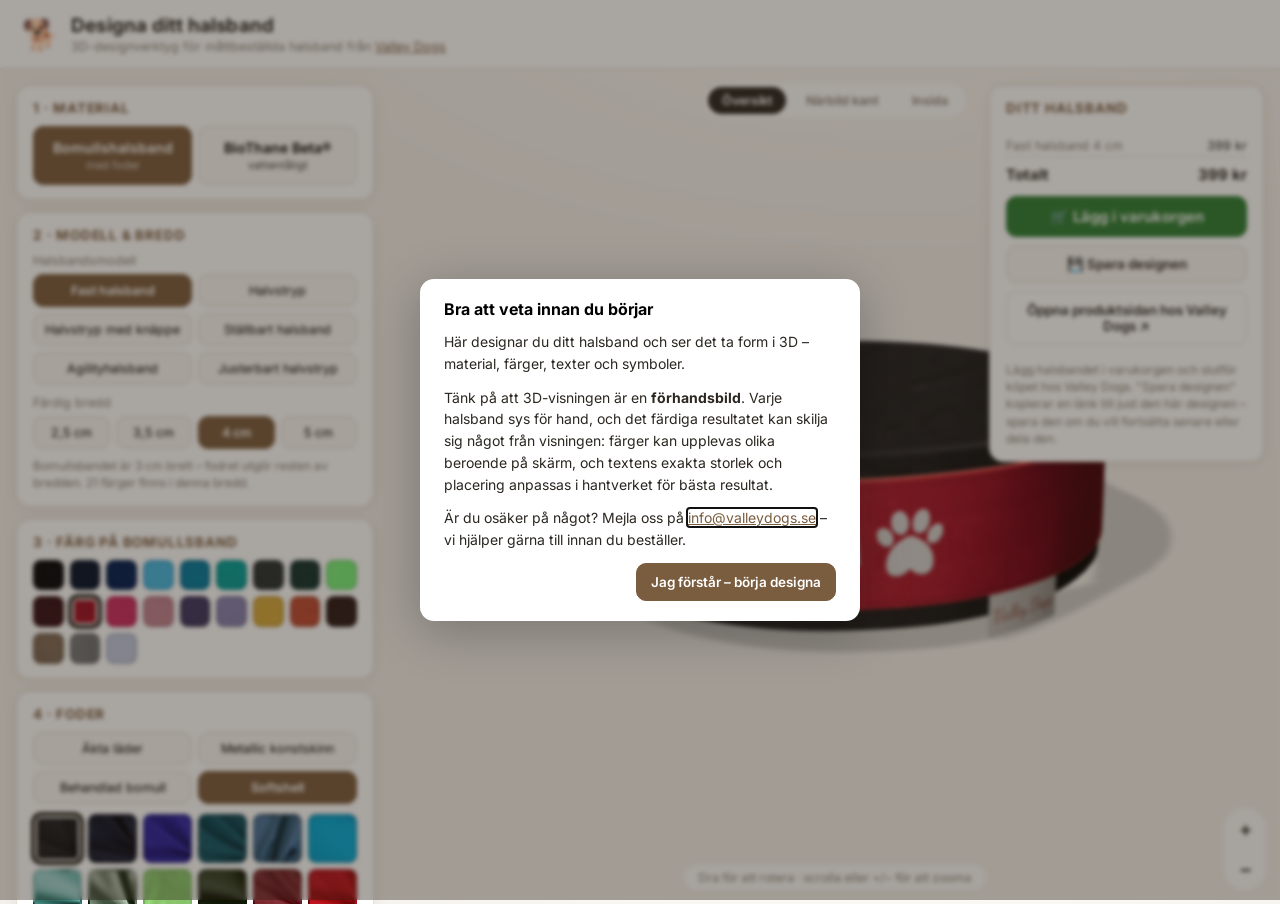
==== index.html @ 9b121ee0 "Lägg till zoomknappar (+/−) i 3D-vyn Klamras mot OrbitControls min/max, samma som scroll-zoomen.  Co" ====
<!DOCTYPE html>
<html lang="sv">
<head>
<meta charset="utf-8">
<meta name="viewport" content="width=device-width, initial-scale=1">
<title>Designa ditt halsband – 3D-verktyg</title>
<link rel="preconnect" href="https://fonts.googleapis.com">
<link rel="preconnect" href="https://fonts.gstatic.com" crossorigin>
<link href="https://fonts.googleapis.com/css2?family=Abril+Fatface&family=Anton&family=Archivo+Black&family=Baloo+2:wght@800&family=Dancing+Script:wght@600&family=Great+Vibes&family=Josefin+Sans:wght@600&family=Libre+Baskerville&family=Mr+Dafoe&family=Nunito+Sans:wght@800&family=Oswald:wght@600&family=Pacifico&family=Permanent+Marker&family=Special+Elite&family=Titan+One&family=Inter:wght@400;500;600;700&display=swap" rel="stylesheet">
<link rel="stylesheet" href="css/style.css">
<script type="importmap">
{ "imports": { "three": "./vendor/three.module.js" } }
</script>
</head>
<body>

<header class="topbar">
  <div class="brand">
    <span class="logo">🐕</span>
    <div>
      <h1>Designa ditt halsband</h1>
      <p>3D-designverktyg för måttbeställda halsband från <a href="https://www.valleydogs.se" target="_blank" rel="noopener">Valley Dogs</a></p>
    </div>
  </div>
  <div class="top-actions">
    <button id="showOrderBtn" class="btn primary admin-only">Visa beställning</button>
  </div>
</header>

<main class="layout">

  <!-- Vänster: konfiguration -->
  <aside class="panel">

    <section class="card">
      <h2>1 · Material</h2>
      <div class="seg-row">
        <button type="button" class="seg big" data-family="cotton">Bomullshalsband<small>med foder</small></button>
        <button type="button" class="seg big" data-family="biothane">BioThane Beta®<small>vattentåligt</small></button>
      </div>
    </section>

    <!-- Bomull -->
    <div id="cottonOpts">
      <section class="card">
        <h2>2 · Modell &amp; bredd</h2>
        <label>Halsbandsmodell</label>
        <div class="seg-row wrap" id="modelSeg"></div>
        <label>Färdig bredd</label>
        <div class="seg-row" id="widthSeg"></div>
        <p class="note" id="bandWidthNote"></p>
      </section>

      <section class="card">
        <h2>3 · Färg på bomullsband</h2>
        <div class="swatches" id="webbingSwatches"></div>
      </section>

      <section class="card">
        <h2>4 · Foder</h2>
        <div class="seg-row wrap" id="liningGroupSeg"></div>
        <div class="swatches lining" id="liningSwatches"></div>
        <div class="row chip-row">
          <span class="chip" id="liningChip"></span>
          <span class="note" id="liningName"></span>
        </div>
        <p class="note ok" id="leatherNote" style="display:none">Äkta läder: +120 kr</p>
        <p class="note">Fodret syns som kanten över och under bomullsbandet samt på insidan.</p>
      </section>
    </div>

    <!-- BioThane -->
    <div id="bioOpts" style="display:none">
      <section class="card">
        <h2>2 · Modell &amp; bredd</h2>
        <label>Halsbandsmodell</label>
        <div class="seg-row wrap" id="bioModelSeg"></div>
        <label>Bredd</label>
        <div class="seg-row" id="bioWidthSeg"></div>
      </section>

      <section class="card">
        <h2>3 · Färg på BioThane</h2>
        <div class="swatches" id="bioSwatches"></div>
        <p class="note">Neonorange och Mango är tillfälliga partier och finns endast i 25 mm.</p>
      </section>
    </div>

    <section class="card" id="glitterRow">
      <h2>Helglittrigt <span class="tag">tillval</span></h2>
      <label class="switch-row">
        <input type="checkbox" id="glitterToggle">
        <span>Glitter över hela bandet</span>
      </label>
      <div id="glitterColorRow" style="display:none">
        <label>Glitterfärg</label>
        <div class="swatches" id="glitterSwatches"></div>
      </div>
    </section>

    <section class="card">
      <h2>5 · Storlek</h2>
      <div id="rangeSizeRow" hidden><label>Storleksintervall</label><div id="rangeSizeSelect"></div></div>
      <p class="note" id="customSizeNote" hidden>Skriv önskat storleksintervall under Övrig info. Egen storlek kostar 30 kr extra.</p>
      <div id="exactSizeRow">
      <label>Halsmått i stängt läge: <strong id="circVal">45 cm</strong></label>
      <input type="range" id="circ" min="25" max="70" step="1" value="45">
      </div>
      <p class="note" id="sizeTextNote" aria-live="polite"></p>
      <p class="note">Mät en gång extra – halsbanden går inte att sy om! Se <a href="https://www.valleydogs.se/storleksguide" target="_blank" rel="noopener">storleksguiden</a>.</p>
    </section>

    <section class="card">
      <h2>6 · Text &amp; symboler</h2>
      <p class="note">Bygg raden fritt: lägg till text och symboler i valfri ordning (t.ex. kvist – namn – kvist). Klicka på ett element för att ändra det.</p>
      <p class="note warn" id="designErrors" role="alert" hidden></p>

      <div id="rowList"></div>

      <div class="row" id="addBar" style="gap:6px; flex-wrap:wrap; margin-top:8px">
        <button type="button" class="btn ghost small" id="addTextBtn">+ Text</button>
        <button type="button" class="btn ghost small" id="addSymbolBtn">+ Symbol</button>
        <button type="button" class="btn ghost small" id="addRowBtn">+ Rad</button>
      </div>
      <p class="note" id="rowLimitNote"></p>

      <div id="elEditor" style="display:none">
        <div class="row" id="elBar" style="gap:6px; margin-top:6px">
          <button type="button" class="btn ghost small" id="elMoveLeft" title="Flytta åt vänster">◀</button>
          <button type="button" class="btn ghost small" id="elMoveRight" title="Flytta åt höger">▶</button>
          <button type="button" class="btn ghost small" id="elRemove">Ta bort</button>
        </div>

        <div id="elTextControls">
          <input type="text" id="elTextInput" autocorrect="off" autocapitalize="off" spellcheck="false" placeholder="T.ex. hundens namn">
          <label>Typsnitt</label>
          <div class="fontgrid" id="fontGridT"></div>
          <p class="note" id="capsNoteT" style="display:none">Detta typsnitt finns endast med versaler.</p>
          <p class="note" id="textLimitNote"></p>
          <label>Textfärg</label>
          <p class="note" id="textColorNote"></p>
          <div class="swatches" id="colorSwT"></div>
        </div>

        <div id="elSymbolControls">
          <label>Symbol</label>
          <div class="symgrid" id="symbolGrid"></div>
          <label>Färg på symbol</label>
          <div id="symbolColorSelect"></div>
          <p class="note" id="flagNote" style="display:none">Flaggor sys alltid i sina riktiga färger.</p>
        </div>

        <p class="note" id="ruleChanges" role="status"></p>
      </div>

      <div id="layoutBlock" style="display:none">
        <label>Flera rader</label>
        <div class="seg-row" id="layoutSeg"></div>
        <div id="dubbelPosRow" style="display:none">
          <label>Position på främre raden</label>
          <div class="seg-row" id="dubbelPosSeg"></div>
        </div>
      </div>

      <p class="note">Specialfärger kan inte användas som skugga eller vid dubbeltext. På BioThane kan Dimmig användas ensam; övriga specialfärger är inte tillgängliga.</p>
      <div id="shadowRow">
        <label class="switch-row">
          <input type="checkbox" id="shadowToggle">
          <span>Skugga</span>
        </label>
        <div id="shadowColorRow" style="display:none">
          <label>Skugga på</label>
          <div class="seg-row" id="shadowScope"></div>
          <label>Skuggfärg</label>
          <div class="swatches" id="shadowSwatches"></div>
        </div>
      </div>
      <p class="note" id="noShadowNote" style="display:none">Skugga går inte att kombinera med dubbeltext.</p>
      <p class="note">Egen symbol? Mejla den till <a href="mailto:info@valleydogs.se">info@valleydogs.se</a> och skriv det i övrig info.</p>
    </section>

    <section class="card">
      <h2>7 · Beslag</h2>
      <div class="swatches metal" id="hwSwatches"></div>
      <p class="note" id="buckleNote"></p>
      <p class="note">Beslaget ingår i beställningen. 3D-vyn visar själva halsbandet.</p>
    </section>

    <section class="card">
      <h2>8 · Övrig info</h2>
      <textarea id="extraInfo" rows="3" placeholder="T.ex. dubbeltext: bakre texten i typsnitt … färg …, främre texten i typsnitt … färg …"></textarea>
    </section>

  </aside>

  <!-- Mitten: 3D -->
  <section class="stage">
    <canvas id="c3d"></canvas>
    <div class="view-btns" id="viewBtns">
      <button type="button" class="view-btn sel" data-view="oversikt">Översikt</button>
      <button type="button" class="view-btn" data-view="kant">Närbild kant</button>
      <button type="button" class="view-btn" data-view="insida">Insida</button>
    </div>
    <div class="zoom-btns" id="zoomBtns">
      <button type="button" class="zoom-btn" id="zoomIn" title="Zooma in" aria-label="Zooma in">+</button>
      <button type="button" class="zoom-btn" id="zoomOut" title="Zooma ut" aria-label="Zooma ut">−</button>
    </div>
    <div class="stage-hint">Dra för att rotera · scrolla eller +/− för att zooma</div>

    <!-- Sammanfattning -->
    <div class="summary card">
      <h2>Ditt halsband</h2>
      <table class="pricetable">
        <tbody id="priceRows"></tbody>
        <tfoot>
          <tr><td>Totalt</td><td class="pr" id="priceTotal">–</td></tr>
        </tfoot>
      </table>
      <button class="btn cart" id="cartBtn">🛒 Lägg i varukorgen</button>
      <button class="btn" id="shareBtn">💾 Spara designen</button>
      <a class="btn ghost" id="productLink" href="#" target="_blank" rel="noopener">Öppna produktsidan hos Valley Dogs ↗</a>
      <p class="note">Lägg halsbandet i varukorgen och slutför köpet hos Valley Dogs.
        "Spara designen" kopierar en länk till just den här designen – spara den om du vill
        fortsätta senare eller dela den.</p>
      <button class="btn primary admin-only" id="copyBtn">Kopiera beställningstext</button>
      <button class="btn admin-only" id="mailBtn">Mejla beställningen</button>
      <button class="btn admin-only" id="snapshotBtn">Ladda ner bild (PNG)</button>
      <button class="btn admin-only" id="svgBtn">Exportera SVG för skärning</button>
      <button class="btn admin-only" id="dxfBtn">Exportera DXF (Silhouette gratis)</button>
      <p class="note admin-only">Leverantörsvy: klistra in beställningstexten, mejla den, eller
        ladda ner skärfiler (SVG/DXF, verklig storlek för Cricut/Silhouette). Mejlknappen packar
        bild + skärfiler + text i en zip.</p>
    </div>
  </section>

</main>

<dialog id="infoDialog">
  <h2>Bra att veta innan du börjar</h2>
  <p class="info-text">
    Här designar du ditt halsband och ser det ta form i 3D – material, färger,
    texter och symboler.
  </p>
  <p class="info-text">
    Tänk på att 3D-visningen är en <strong>förhandsbild</strong>. Varje halsband
    sys för hand, och det färdiga resultatet kan skilja sig något från visningen:
    färger kan upplevas olika beroende på skärm, och textens exakta storlek och
    placering anpassas i hantverket för bästa resultat.
  </p>
  <p class="info-text">
    Är du osäker på något? Mejla oss på
    <a href="mailto:info@valleydogs.se">info@valleydogs.se</a> – vi hjälper
    gärna till innan du beställer.
  </p>
  <div class="row end">
    <button class="btn primary" id="infoDialogOk">Jag förstår – börja designa</button>
  </div>
</dialog>

<dialog id="orderDialog">
  <h2>Beställningsunderlag</h2>
  <pre id="orderPreview"></pre>
  <div class="row end">
    <button class="btn" id="closeDialog">Stäng</button>
  </div>
</dialog>

<script type="module" src="js/app.js"></script>
</body>
</html>
---- css/style.css ----
:root {
  --bg: #f4f1ec;
  --panel: #ffffff;
  --ink: #2b2620;
  --muted: #8a8177;
  --line: #e6e0d6;
  --accent: #7a5c3e;
  --accent-ink: #ffffff;
  --ok: #3d7a45;
  --radius: 14px;
  --shadow: 0 2px 14px rgba(60, 45, 25, 0.08);
}

* { box-sizing: border-box; }

html, body {
  margin: 0;
  height: 100%;
  font-family: 'Inter', system-ui, sans-serif;
  color: var(--ink);
  background:
    radial-gradient(1200px 600px at 70% -10%, #fdfbf7 0%, var(--bg) 60%);
}

a { color: var(--accent); }

/* ---------- topbar ---------- */
.topbar {
  display: flex;
  align-items: center;
  justify-content: space-between;
  padding: 14px 22px;
  background: var(--panel);
  border-bottom: 1px solid var(--line);
  position: sticky;
  top: 0;
  z-index: 20;
}
.brand { display: flex; gap: 12px; align-items: center; }
.logo { font-size: 30px; }
.topbar h1 { margin: 0; font-size: 19px; letter-spacing: 0.2px; }
.topbar p { margin: 2px 0 0; font-size: 12.5px; color: var(--muted); }

/* ---------- layout ---------- */
.layout {
  display: grid;
  grid-template-columns: 390px 1fr;
  height: calc(100vh - 65px);
}

.panel {
  overflow-y: auto;
  padding: 16px;
  display: flex;
  flex-direction: column;
  gap: 12px;
  scrollbar-width: thin;
}
.panel > div { display: flex; flex-direction: column; gap: 12px; }

.card {
  background: var(--panel);
  border: 1px solid var(--line);
  border-radius: var(--radius);
  box-shadow: var(--shadow);
  padding: 14px 16px;
}
.card h2 {
  margin: 0 0 10px;
  font-size: 13.5px;
  text-transform: uppercase;
  letter-spacing: 0.8px;
  color: var(--accent);
  display: flex;
  align-items: center;
  gap: 8px;
}
.tag {
  font-size: 10px;
  background: #f0e9df;
  border-radius: 20px;
  padding: 2px 8px;
  color: var(--muted);
  letter-spacing: 0.5px;
}

label { display: block; font-size: 12.5px; color: var(--muted); margin: 10px 0 6px; }
.note { font-size: 12px; color: var(--muted); margin: 8px 0 0; line-height: 1.45; }
#sizeTextNote, #textLimitNote, #textColorNote, #customSizeNote { font-weight: 700; }
.note.ok { color: var(--ok); font-weight: 600; }
.note.warn { color: #b03a2e; font-weight: 600; }

/* ---------- controls ---------- */
.seg-row { display: flex; gap: 6px; }
.seg-row.wrap { flex-wrap: wrap; }
.seg {
  flex: 1;
  min-width: 0;
  border: 1.5px solid var(--line);
  background: #faf8f4;
  border-radius: 10px;
  padding: 8px 10px;
  font: inherit;
  font-size: 12.5px;
  cursor: pointer;
  transition: all 0.15s;
}
.seg-row.wrap .seg { flex: 1 1 45%; }
.seg:hover { border-color: var(--accent); }
.seg.sel {
  background: var(--accent);
  color: var(--accent-ink);
  border-color: var(--accent);
  font-weight: 600;
}
.seg.big { padding: 12px; font-size: 14px; font-weight: 600; }
.seg.big small { display: block; font-weight: 400; font-size: 11px; opacity: 0.75; margin-top: 2px; }

input[type="text"], textarea, select {
  width: 100%;
  font: inherit;
  padding: 9px 11px;
  border: 1.5px solid var(--line);
  border-radius: 10px;
  background: #faf8f4;
  color: var(--ink);
}
input[type="text"]:focus, textarea:focus, select:focus {
  outline: none;
  border-color: var(--accent);
}
input[type="range"] { width: 100%; accent-color: var(--accent); }

.switch-row {
  display: flex; align-items: center; gap: 9px;
  font-size: 13.5px; color: var(--ink);
  margin: 8px 0 0; cursor: pointer;
}
.switch-row input { width: 18px; height: 18px; accent-color: var(--accent); }

.row { display: flex; gap: 10px; align-items: center; }
.row.end { justify-content: flex-end; }
.grow { flex: 1; }
.chip {
  width: 34px; height: 34px; border-radius: 9px;
  border: 1px solid rgba(0,0,0,0.15);
  flex-shrink: 0;
}

/* ---------- swatches ---------- */
.swatches {
  display: grid;
  grid-template-columns: repeat(auto-fill, minmax(30px, 1fr));
  gap: 6px;
}
.swatch {
  position: relative;
  aspect-ratio: 1;
  border-radius: 8px;
  border: 2px solid rgba(0,0,0,0.12);
  cursor: pointer;
  padding: 0;
  transition: transform 0.1s;
}
.swatch:hover { transform: scale(1.12); z-index: 2; }
.swatch.sel {
  border-color: var(--ink);
  box-shadow: 0 0 0 2px #fff inset, 0 0 0 2px var(--ink);
}
.swatch.dis { opacity: 0.25; cursor: not-allowed; }
.swatch.spec::after {
  content: '◆';
  position: absolute; inset: 0;
  display: grid; place-items: center;
  color: rgba(255,255,255,0.8);
  font-size: 9px;
  text-shadow: 0 0 3px rgba(0,0,0,0.6);
}
.sw-name { display: none; }
.swatches.metal { grid-template-columns: repeat(auto-fill, minmax(52px, 1fr)); }
.swatches.metal .swatch { border-radius: 50%; }
/* foder: större bildrutor så fototexturen syns */
.swatches.lining { grid-template-columns: repeat(auto-fill, minmax(46px, 1fr)); margin: 10px 0; }
.chip-row { display: flex; align-items: center; gap: 8px; margin-bottom: 6px; }
.chip-row .note { margin: 0; }

/* ---------- symboler ---------- */
#textTabs { margin-bottom: 12px; }
.symgrid {
  display: grid;
  grid-template-columns: repeat(auto-fill, minmax(46px, 1fr));
  gap: 6px;
}
.symopt {
  aspect-ratio: 1;
  border: 1.5px solid var(--line);
  border-radius: 10px;
  background: #faf8f4;
  cursor: pointer;
  display: grid;
  place-items: center;
  padding: 4px;
  transition: all 0.12s;
  font: inherit;
  color: var(--muted);
  font-size: 18px;
}
.symopt:hover { border-color: var(--accent); transform: scale(1.06); }
.symopt.sel { border-color: var(--accent); background: #f3ead9; }
.symopt canvas { width: 100%; height: 100%; display: block; }

/* ---------- innehållseditor (chip-remsa) ---------- */
.chip-strip {
  display: flex; flex-wrap: wrap; align-items: center; gap: 6px;
  padding: 8px; margin-bottom: 6px;
  background: #faf8f4; border: 1.5px solid var(--line); border-radius: 12px;
}
.el-chip {
  display: inline-flex; align-items: center; justify-content: center;
  min-height: 40px; padding: 4px 12px;
  border: 1.5px solid var(--line); border-radius: 10px;
  background: #fff; cursor: pointer; font: inherit; font-weight: 600;
  color: var(--ink); transition: all 0.12s;
}
.el-chip.sym { padding: 2px; }
.el-chip.sym canvas { width: 34px; height: 34px; display: block; }
.el-chip:hover { border-color: var(--accent); }
.el-chip.sel { border-color: var(--accent); box-shadow: 0 0 0 2px #fff inset, 0 0 0 2px var(--accent); }
.chip-count { margin-left: auto; font-size: 12px; color: var(--muted); align-self: center; }
.chip-count.over { color: #c0392b; font-weight: 700; }
#elEditor { margin-top: 4px; }

/* ---------- fonts ---------- */
.fontgrid {
  display: grid;
  grid-template-columns: 1fr 1fr;
  gap: 6px;
}
.fontopt {
  border: 1.5px solid var(--line);
  border-radius: 10px;
  background: #faf8f4;
  padding: 7px 10px;
  cursor: pointer;
  text-align: left;
  overflow: hidden;
}
.fontopt:hover { border-color: var(--accent); }
.fontopt.sel { border-color: var(--accent); background: #f3ead9; }
.font-preview { font-size: 17px; white-space: nowrap; }

/* ---------- stage ---------- */
.stage {
  position: relative;
  overflow: hidden;
}
#c3d { width: 100%; height: 100%; display: block; touch-action: none; }
.view-btns {
  position: absolute;
  top: 14px; left: 50%;
  transform: translateX(-50%);
  display: flex; gap: 6px;
  background: rgba(255,255,255,0.75);
  backdrop-filter: blur(4px);
  padding: 4px; border-radius: 22px;
  z-index: 3;
}
.view-btn {
  border: none; background: transparent;
  font: inherit; font-size: 12.5px; font-weight: 600;
  color: var(--muted);
  padding: 6px 14px; border-radius: 18px; cursor: pointer;
  transition: all 0.15s;
}
.view-btn:hover { color: var(--ink); }
.view-btn.sel { background: var(--ink); color: #fff; }
.zoom-btns {
  position: absolute;
  bottom: 14px; right: 14px;
  display: flex; flex-direction: column; gap: 6px;
  background: rgba(255,255,255,0.75);
  backdrop-filter: blur(4px);
  padding: 4px; border-radius: 22px;
  z-index: 3;
}
.zoom-btn {
  border: none; background: transparent;
  font: inherit; font-size: 20px; font-weight: 600; line-height: 1;
  color: var(--ink);
  width: 34px; height: 34px; border-radius: 50%;
  cursor: pointer; display: flex; align-items: center; justify-content: center;
  transition: background 0.15s;
}
.zoom-btn:hover { background: rgba(0,0,0,0.08); }
.zoom-btn:active { background: rgba(0,0,0,0.16); }
.stage-hint {
  position: absolute;
  bottom: 14px; left: 50%;
  transform: translateX(-50%);
  font-size: 12px;
  color: var(--muted);
  background: rgba(255,255,255,0.75);
  backdrop-filter: blur(4px);
  padding: 5px 14px;
  border-radius: 20px;
  pointer-events: none;
}

/* ---------- summary ---------- */
.summary {
  position: absolute;
  top: 16px; right: 16px;
  width: 275px;
  display: flex;
  flex-direction: column;
  gap: 8px;
}
.pricetable { width: 100%; border-collapse: collapse; font-size: 12.5px; }
.pricetable td { padding: 3.5px 0; color: var(--muted); }
.pricetable td.pr { text-align: right; white-space: nowrap; color: var(--ink); }
.pricetable tfoot td {
  border-top: 1.5px solid var(--line);
  padding-top: 8px;
  font-weight: 700;
  font-size: 15px;
  color: var(--ink);
}

.btn {
  display: block;
  width: 100%;
  text-align: center;
  font: inherit;
  font-size: 13.5px;
  font-weight: 600;
  padding: 10px 14px;
  border-radius: 10px;
  border: 1.5px solid var(--line);
  background: #faf8f4;
  color: var(--ink);
  cursor: pointer;
  text-decoration: none;
  transition: all 0.15s;
}
.btn:hover { border-color: var(--accent); }
.btn.primary {
  background: var(--accent);
  border-color: var(--accent);
  color: var(--accent-ink);
}
.btn.primary:hover { filter: brightness(1.1); }
.btn.cart { background: #2e7d32; border-color: #2e7d32; color: #fff; font-size: 15px; }
.btn.cart:hover { filter: brightness(1.08); }
.btn.ghost { background: transparent; }
.btn.small { padding: 6px 10px; font-size: 12px; width: auto; margin-top: 10px; }
/* Leverantörs-/adminvyn: dolda som standard, visas bara med ?supplier=1 */
.admin-only { display: none; }
body.supplier .admin-only { display: block; }
body.supplier .top-actions .admin-only { display: inline-block; }
.seg.add { flex: 0 0 auto; font-weight: 700; }
.top-actions .btn { width: auto; }

/* ---------- dialog ---------- */
dialog {
  border: none;
  border-radius: var(--radius);
  box-shadow: 0 10px 50px rgba(0,0,0,0.25);
  padding: 20px 24px;
  max-width: 520px;
  width: 92vw;
}
dialog::backdrop { background: rgba(40,30,20,0.4); backdrop-filter: blur(2px); }
dialog h2 { margin: 0 0 12px; font-size: 16px; }
.info-text { font-size: 14px; line-height: 1.55; color: var(--ink); margin: 0 0 12px; }
#infoDialog { max-width: 440px; }
#infoDialog .btn { width: auto; }
dialog pre {
  background: #f7f4ee;
  border: 1px solid var(--line);
  border-radius: 10px;
  padding: 14px;
  font-size: 12.5px;
  white-space: pre-wrap;
  max-height: 55vh;
  overflow: auto;
}

/* ---------- responsivt ---------- */
@media (max-width: 900px) {
  .layout {
    grid-template-columns: 1fr;
    grid-template-rows: 55vh auto;
    height: auto;
  }
  .stage { order: -1; height: 55vh; }
  .summary { position: static; width: auto; margin: 12px; }
  .panel { height: auto; overflow: visible; }
}
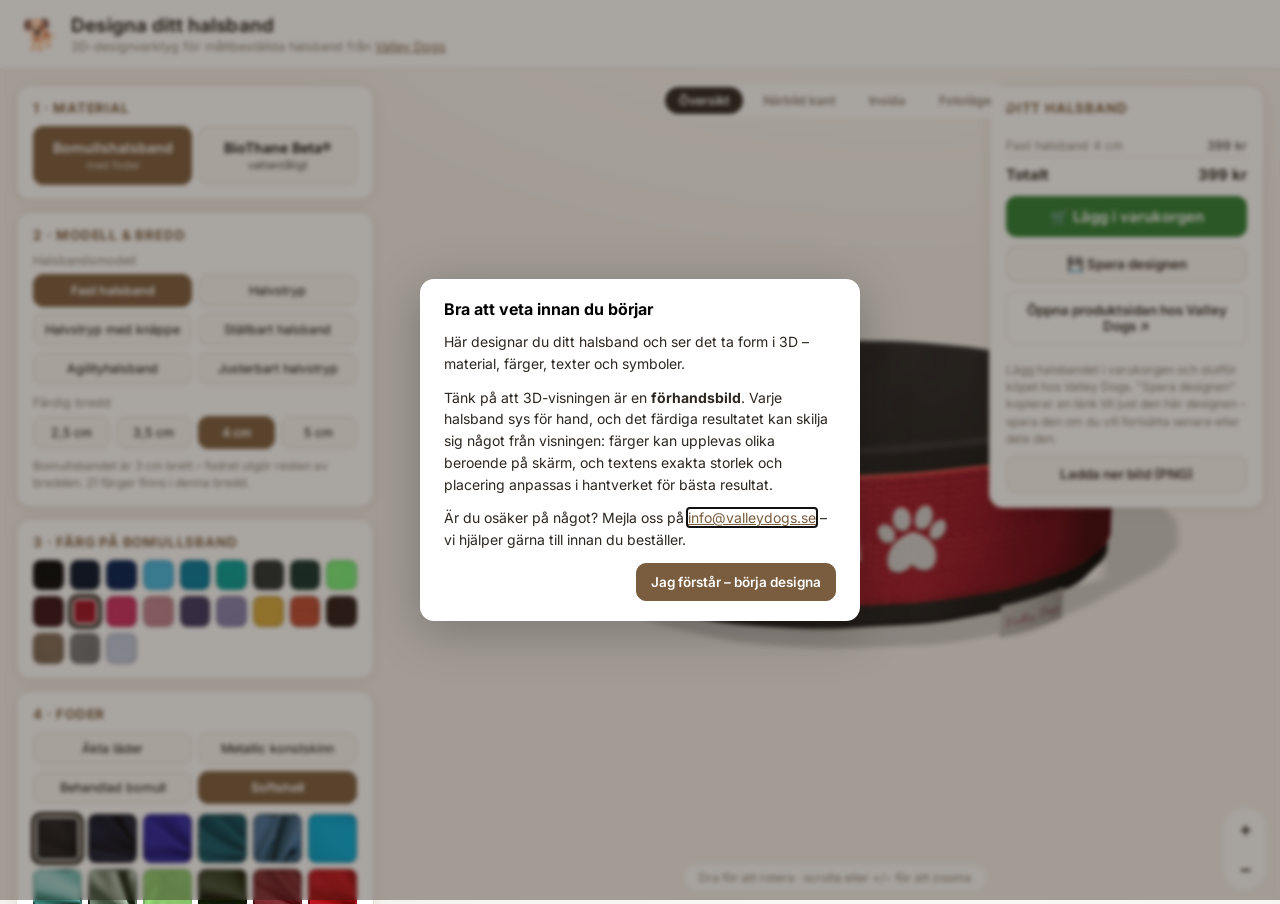
==== commit aee3aaa5: "Add studio photo mode and light-responsive glitter" ====
--- a/index.html
+++ b/index.html
@@ -197,9 +197,10 @@
   <section class="stage">
     <canvas id="c3d"></canvas>
     <div class="view-btns" id="viewBtns">
-      <button type="button" class="view-btn sel" data-view="oversikt">Översikt</button>
-      <button type="button" class="view-btn" data-view="kant">Närbild kant</button>
-      <button type="button" class="view-btn" data-view="insida">Insida</button>
+      <button type="button" class="view-btn sel" aria-pressed="true" data-view="oversikt">Översikt</button>
+      <button type="button" class="view-btn" aria-pressed="false" data-view="kant">Närbild kant</button>
+      <button type="button" class="view-btn" aria-pressed="false" data-view="insida">Insida</button>
+      <button type="button" class="view-btn" aria-pressed="false" data-view="foto">Fotoläge</button>
     </div>
     <div class="zoom-btns" id="zoomBtns">
       <button type="button" class="zoom-btn" id="zoomIn" title="Zooma in" aria-label="Zooma in">+</button>
@@ -224,7 +225,7 @@
         fortsätta senare eller dela den.</p>
       <button class="btn primary admin-only" id="copyBtn">Kopiera beställningstext</button>
       <button class="btn admin-only" id="mailBtn">Mejla beställningen</button>
-      <button class="btn admin-only" id="snapshotBtn">Ladda ner bild (PNG)</button>
+      <button class="btn" id="snapshotBtn">Ladda ner bild (PNG)</button>
       <button class="btn admin-only" id="svgBtn">Exportera SVG för skärning</button>
       <button class="btn admin-only" id="dxfBtn">Exportera DXF (Silhouette gratis)</button>
       <p class="note admin-only">Leverantörsvy: klistra in beställningstexten, mejla den, eller
--- a/css/style.css
+++ b/css/style.css
@@ -260,6 +260,8 @@
   top: 14px; left: 50%;
   transform: translateX(-50%);
   display: flex; gap: 6px;
+  width: max-content; max-width: calc(100% - 24px);
+  flex-wrap: wrap; justify-content: center;
   background: rgba(255,255,255,0.75);
   backdrop-filter: blur(4px);
   padding: 4px; border-radius: 22px;
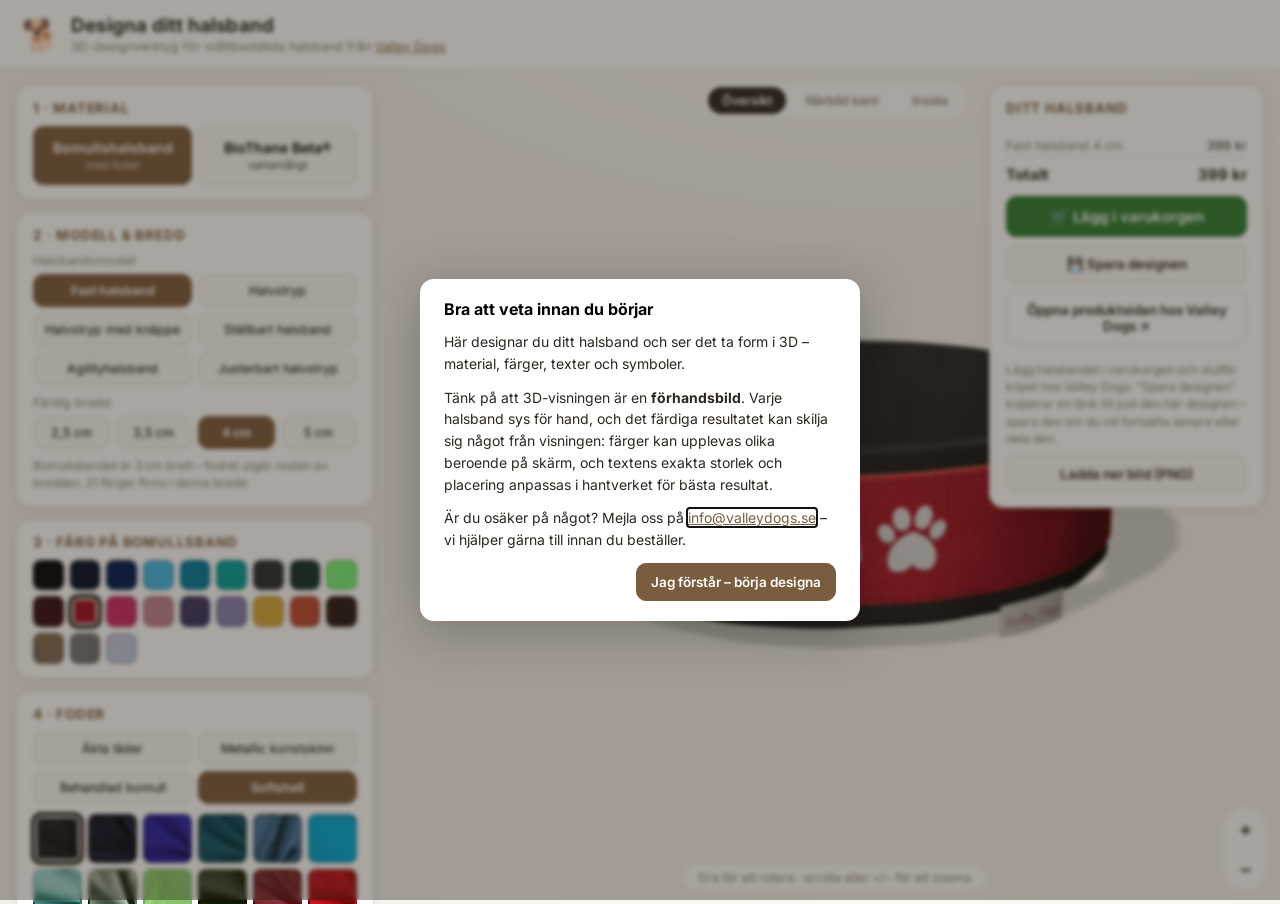
==== commit 63642a5d: "Remove photo mode while retaining reactive glitter" ====
--- a/index.html
+++ b/index.html
@@ -200,7 +200,6 @@
       <button type="button" class="view-btn sel" aria-pressed="true" data-view="oversikt">Översikt</button>
       <button type="button" class="view-btn" aria-pressed="false" data-view="kant">Närbild kant</button>
       <button type="button" class="view-btn" aria-pressed="false" data-view="insida">Insida</button>
-      <button type="button" class="view-btn" aria-pressed="false" data-view="foto">Fotoläge</button>
     </div>
     <div class="zoom-btns" id="zoomBtns">
       <button type="button" class="zoom-btn" id="zoomIn" title="Zooma in" aria-label="Zooma in">+</button>
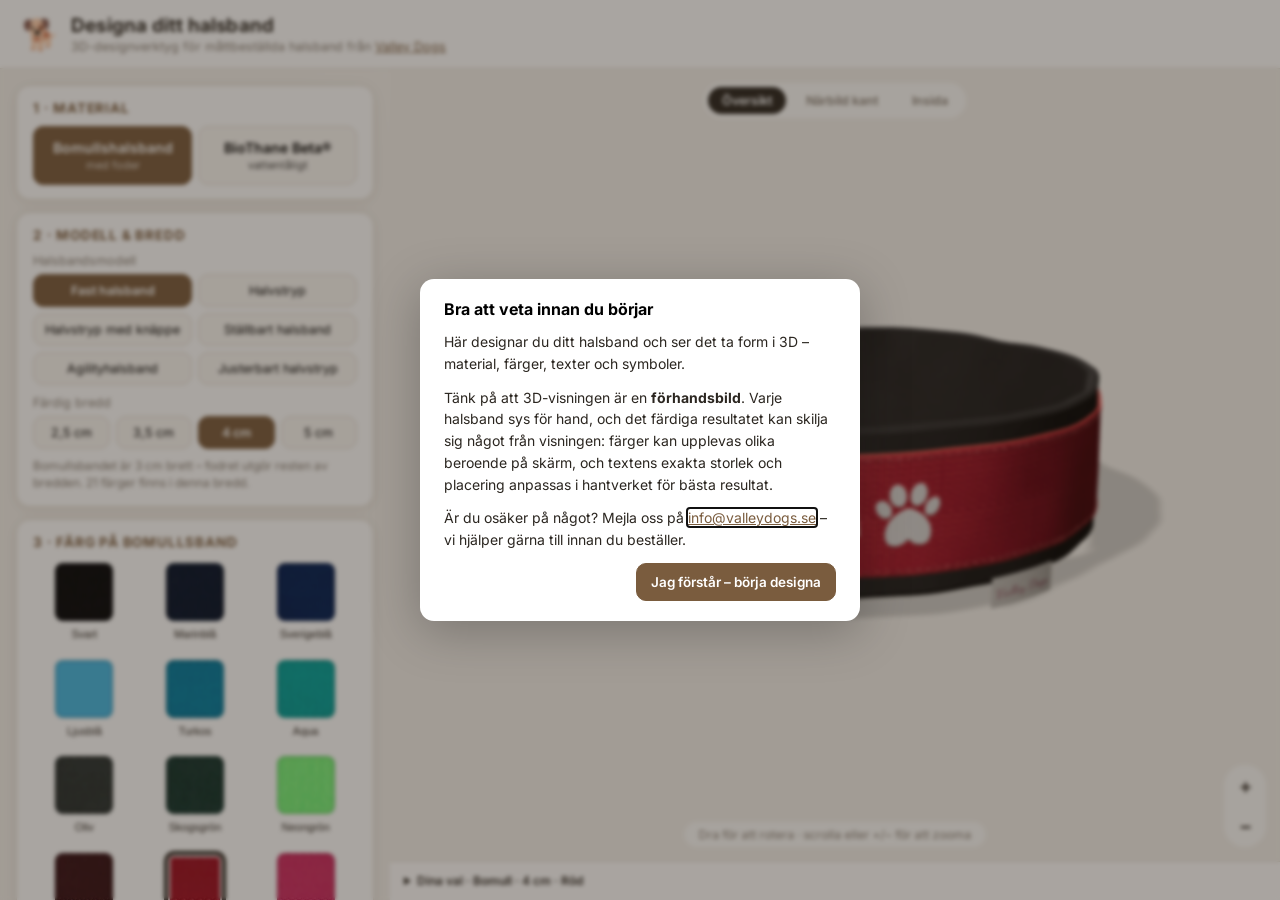
==== commit 8eefc27a: "Keep preview visible while scrolling and add live selection legend" ====
--- a/index.html
+++ b/index.html
@@ -190,22 +190,6 @@
       <h2>8 · Övrig info</h2>
       <textarea id="extraInfo" rows="3" placeholder="T.ex. dubbeltext: bakre texten i typsnitt … färg …, främre texten i typsnitt … färg …"></textarea>
     </section>
-
-  </aside>
-
-  <!-- Mitten: 3D -->
-  <section class="stage">
-    <canvas id="c3d"></canvas>
-    <div class="view-btns" id="viewBtns">
-      <button type="button" class="view-btn sel" aria-pressed="true" data-view="oversikt">Översikt</button>
-      <button type="button" class="view-btn" aria-pressed="false" data-view="kant">Närbild kant</button>
-      <button type="button" class="view-btn" aria-pressed="false" data-view="insida">Insida</button>
-    </div>
-    <div class="zoom-btns" id="zoomBtns">
-      <button type="button" class="zoom-btn" id="zoomIn" title="Zooma in" aria-label="Zooma in">+</button>
-      <button type="button" class="zoom-btn" id="zoomOut" title="Zooma ut" aria-label="Zooma ut">−</button>
-    </div>
-    <div class="stage-hint">Dra för att rotera · scrolla eller +/− för att zooma</div>
 
     <!-- Sammanfattning -->
     <div class="summary card">
@@ -231,6 +215,28 @@
         ladda ner skärfiler (SVG/DXF, verklig storlek för Cricut/Silhouette). Mejlknappen packar
         bild + skärfiler + text i en zip.</p>
     </div>
+  </aside>
+
+  <!-- Mitten: 3D -->
+  <section class="stage" aria-label="Förhandsvisning av halsbandet">
+    <div class="preview-scene">
+    <canvas id="c3d"></canvas>
+    <div class="view-btns" id="viewBtns">
+      <button type="button" class="view-btn sel" aria-pressed="true" data-view="oversikt">Översikt</button>
+      <button type="button" class="view-btn" aria-pressed="false" data-view="kant">Närbild kant</button>
+      <button type="button" class="view-btn" aria-pressed="false" data-view="insida">Insida</button>
+    </div>
+    <div class="zoom-btns" id="zoomBtns">
+      <button type="button" class="zoom-btn" id="zoomIn" title="Zooma in" aria-label="Zooma in">+</button>
+      <button type="button" class="zoom-btn" id="zoomOut" title="Zooma ut" aria-label="Zooma ut">−</button>
+    </div>
+    <div class="stage-hint">Dra för att rotera · scrolla eller +/− för att zooma</div>
+
+    </div>
+    <details class="selection-legend" id="selectionLegend">
+      <summary id="selectionLegendTitle">Dina val</summary>
+      <dl id="selectionLegendItems"></dl>
+    </details>
   </section>
 
 </main>
--- a/css/style.css
+++ b/css/style.css
@@ -45,7 +45,8 @@
 .layout {
   display: grid;
   grid-template-columns: 390px 1fr;
-  height: calc(100vh - 65px);
+  height: calc(100dvh - var(--header-height, 65px));
+  min-height: 0;
 }
 
 .panel {
@@ -147,67 +148,60 @@
   flex-shrink: 0;
 }
 
-/* ---------- swatches ---------- */
-.swatches {
+/* ---------- namngivna material- och symbolval ---------- */
+.swatches, .swatches.metal, .swatches.lining, .symgrid {
   display: grid;
-  grid-template-columns: repeat(auto-fill, minmax(30px, 1fr));
-  gap: 6px;
+  grid-template-columns: repeat(auto-fill, minmax(76px, 1fr));
+  gap: 12px 8px;
+  align-items: start;
 }
 .swatch {
-  position: relative;
-  aspect-ratio: 1;
-  border-radius: 8px;
-  border: 2px solid rgba(0,0,0,0.12);
-  cursor: pointer;
-  padding: 0;
-  transition: transform 0.1s;
-}
-.swatch:hover { transform: scale(1.12); z-index: 2; }
-.swatch.sel {
+  display: flex; flex-direction: column; align-items: center; gap: 6px;
+  min-width: 0; width: 100%; padding: 3px;
+  border: 0; border-radius: 8px; background: transparent;
+  color: var(--ink); font: inherit; cursor: pointer;
+}
+.sw-preview {
+  display: block; position: relative;
+  width: 100%; max-width: 58px; aspect-ratio: 1;
+  border-radius: 8px; border: 2px solid rgba(0,0,0,0.12);
+  transition: border-color 0.1s;
+}
+.swatch:hover .sw-preview { border-color: var(--ink); }
+.swatch.sel .sw-preview {
   border-color: var(--ink);
   box-shadow: 0 0 0 2px #fff inset, 0 0 0 2px var(--ink);
 }
-.swatch.dis { opacity: 0.25; cursor: not-allowed; }
-.swatch.spec::after {
-  content: '◆';
-  position: absolute; inset: 0;
+.swatch.sel .sw-name { font-weight: 700; }
+.swatch.dis { opacity: 0.5; cursor: not-allowed; }
+.sw-preview.spec::after {
+  content: '◆'; position: absolute; inset: 0;
   display: grid; place-items: center;
-  color: rgba(255,255,255,0.8);
-  font-size: 9px;
+  color: rgba(255,255,255,0.8); font-size: 9px;
   text-shadow: 0 0 3px rgba(0,0,0,0.6);
 }
-.sw-name { display: none; }
-.swatches.metal { grid-template-columns: repeat(auto-fill, minmax(52px, 1fr)); }
-.swatches.metal .swatch { border-radius: 50%; }
-/* foder: större bildrutor så fototexturen syns */
-.swatches.lining { grid-template-columns: repeat(auto-fill, minmax(46px, 1fr)); margin: 10px 0; }
+.sw-name, .option-name {
+  display: block; width: 100%; min-width: 0;
+  font-family: var(--font, sans-serif); font-size: 11px; font-weight: 500;
+  font-style: normal; line-height: 1.35; text-align: center;
+  overflow-wrap: anywhere; color: var(--ink);
+}
+.swatches.metal .sw-preview { border-radius: 50%; }
+.swatches.lining { margin: 10px 0; }
 .chip-row { display: flex; align-items: center; gap: 8px; margin-bottom: 6px; }
 .chip-row .note { margin: 0; }
-
-/* ---------- symboler ---------- */
 #textTabs { margin-bottom: 12px; }
-.symgrid {
-  display: grid;
-  grid-template-columns: repeat(auto-fill, minmax(46px, 1fr));
-  gap: 6px;
-}
 .symopt {
-  aspect-ratio: 1;
-  border: 1.5px solid var(--line);
-  border-radius: 10px;
-  background: #faf8f4;
-  cursor: pointer;
-  display: grid;
-  place-items: center;
-  padding: 4px;
-  transition: all 0.12s;
-  font: inherit;
-  color: var(--muted);
-  font-size: 18px;
-}
-.symopt:hover { border-color: var(--accent); transform: scale(1.06); }
+  min-width: 0; width: 100%;
+  border: 1.5px solid var(--line); border-radius: 10px;
+  background: #faf8f4; cursor: pointer;
+  display: flex; flex-direction: column; align-items: center; gap: 4px;
+  padding: 5px; font: inherit;
+}
+.symopt:hover { border-color: var(--accent); }
 .symopt.sel { border-color: var(--accent); background: #f3ead9; }
-.symopt canvas { width: 100%; height: 100%; display: block; }
+.symopt canvas { width: 48px; height: 48px; max-width: 100%; display: block; }
+.swatch:focus-visible, .symopt:focus-visible { outline: 2px solid var(--accent); outline-offset: 3px; }
 
 /* ---------- innehållseditor (chip-remsa) ---------- */
 .chip-strip {
@@ -251,9 +245,11 @@
 
 /* ---------- stage ---------- */
 .stage {
-  position: relative;
-  overflow: hidden;
-}
+  min-width: 0; min-height: 0;
+  display: flex; flex-direction: column;
+  background: var(--bg);
+}
+.preview-scene { position: relative; flex: 1; min-height: 0; overflow: hidden; }
 #c3d { width: 100%; height: 100%; display: block; touch-action: none; }
 .view-btns {
   position: absolute;
@@ -310,9 +306,9 @@
 
 /* ---------- summary ---------- */
 .summary {
-  position: absolute;
-  top: 16px; right: 16px;
-  width: 275px;
+  position: static;
+  flex-shrink: 0;
+  width: 100%;
   display: flex;
   flex-direction: column;
   gap: 8px;
@@ -387,14 +383,37 @@
   overflow: auto;
 }
 
+/* Live legend stays beside the preview; expand for the full design. */
+.selection-legend {
+  flex: 0 0 auto; max-height: 30%; overflow-y: auto;
+  background: rgba(255,255,255,0.96); border-top: 1px solid var(--line);
+  padding: 10px 14px; font-size: 12px;
+}
+.selection-legend summary { cursor: pointer; font-weight: 600; line-height: 1.5; }
+.selection-legend dl { display: grid; grid-template-columns: max-content 1fr; gap: 5px 12px; margin: 10px 0 2px; }
+.selection-legend dt { color: var(--muted); }
+.selection-legend dd { margin: 0; overflow-wrap: anywhere; }
+
 /* ---------- responsivt ---------- */
 @media (max-width: 900px) {
-  .layout {
-    grid-template-columns: 1fr;
-    grid-template-rows: 55vh auto;
-    height: auto;
+  html { scroll-padding-top: calc(clamp(210px, 38svh, 330px) + 12px); }
+  .topbar { position: relative; }
+  .layout { display: flex; flex-direction: column; height: auto; }
+  .stage {
+    order: -1; position: sticky; top: 0; z-index: 10;
+    height: clamp(210px, 38svh, 330px); flex-shrink: 0;
+    box-shadow: 0 4px 12px rgba(60,45,25,0.12);
   }
-  .stage { order: -1; height: 55vh; }
-  .summary { position: static; width: auto; margin: 12px; }
   .panel { height: auto; overflow: visible; }
-}
+  .view-btns { top: 6px; }
+  .view-btn { padding: 5px 10px; font-size: 11px; }
+  .stage-hint { display: none; }
+  .zoom-btns { bottom: 6px; right: 6px; flex-direction: row; }
+  .selection-legend { padding: 6px 12px; max-height: 32%; }
+}
+@media (max-width: 900px) and (max-height: 500px) {
+  html { scroll-padding-top: 160px; }
+  .stage { height: 150px; }
+  .selection-legend { max-height: 40%; }
+  .view-btns { left: 8px; transform: none; }
+}
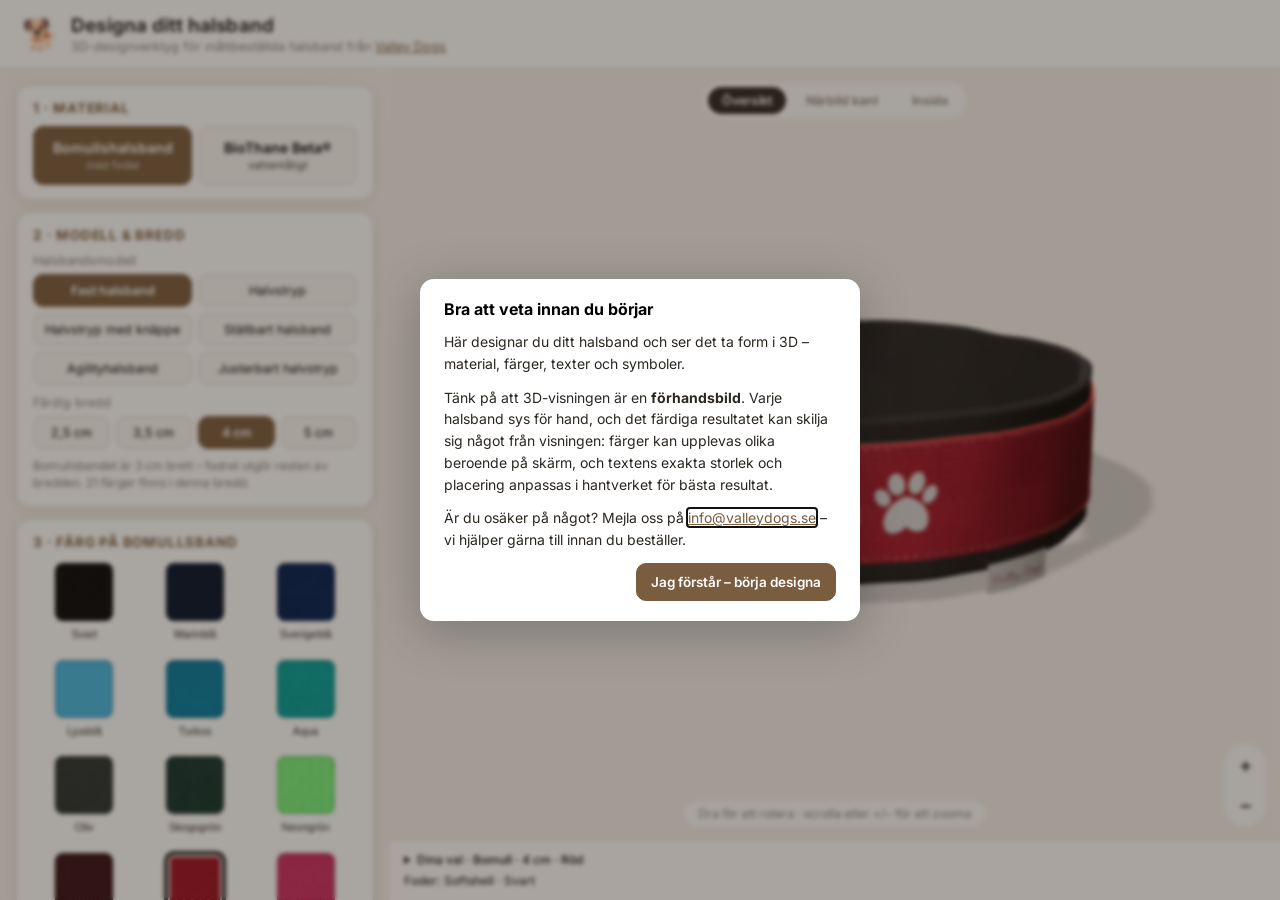
==== commit 71b59646: "Add customer symbol search and Google Fonts library with share and cutting support" ====
--- a/index.html
+++ b/index.html
@@ -135,6 +135,7 @@
           <input type="text" id="elTextInput" autocorrect="off" autocapitalize="off" spellcheck="false" placeholder="T.ex. hundens namn">
           <label>Typsnitt</label>
           <div class="fontgrid" id="fontGridT"></div>
+          <button type="button" class="btn ghost" id="fontLibraryBtn">Fler typsnitt · Google Fonts</button>
           <p class="note" id="capsNoteT" style="display:none">Detta typsnitt finns endast med versaler.</p>
           <p class="note" id="textLimitNote"></p>
           <label>Textfärg</label>
@@ -145,6 +146,7 @@
         <div id="elSymbolControls">
           <label>Symbol</label>
           <div class="symgrid" id="symbolGrid"></div>
+          <button type="button" class="btn ghost" id="symbolLibraryBtn">Sök fler symboler · Iconify</button>
           <label>Färg på symbol</label>
           <div id="symbolColorSelect"></div>
           <p class="note" id="flagNote" style="display:none">Flaggor sys alltid i sina riktiga färger.</p>
--- a/css/style.css
+++ b/css/style.css
@@ -385,12 +385,14 @@
 
 /* Live legend stays beside the preview; expand for the full design. */
 .selection-legend {
-  flex: 0 0 auto; max-height: 30%; overflow-y: auto;
+  flex: 0 0 auto;
   background: rgba(255,255,255,0.96); border-top: 1px solid var(--line);
   padding: 10px 14px; font-size: 12px;
 }
+.stage:has(.selection-legend[open]) .preview-scene { min-height: 180px; }
 .selection-legend summary { cursor: pointer; font-weight: 600; line-height: 1.5; }
 .selection-legend dl { display: grid; grid-template-columns: max-content 1fr; gap: 5px 12px; margin: 10px 0 2px; }
+.legend-lining { display: block; margin-top: 3px; font-weight: 500; overflow-wrap: anywhere; }
 .selection-legend dt { color: var(--muted); }
 .selection-legend dd { margin: 0; overflow-wrap: anywhere; }
 
@@ -409,11 +411,30 @@
   .view-btn { padding: 5px 10px; font-size: 11px; }
   .stage-hint { display: none; }
   .zoom-btns { bottom: 6px; right: 6px; flex-direction: row; }
-  .selection-legend { padding: 6px 12px; max-height: 32%; }
+  .selection-legend { padding: 6px 12px; }
+  .stage:has(.selection-legend[open]) { height: auto; }
+  .stage:has(.selection-legend[open]) .preview-scene {
+    flex: none; height: clamp(150px, 28svh, 240px); min-height: 0;
+  }
 }
 @media (max-width: 900px) and (max-height: 500px) {
   html { scroll-padding-top: 160px; }
   .stage { height: 150px; }
-  .selection-legend { max-height: 40%; }
+  .stage:has(.selection-legend[open]) .preview-scene { height: 100px; }
   .view-btns { left: 8px; transform: none; }
 }
+
+/* Searchable external libraries: same dialog on desktop and mobile. */
+.library-dialog { width: min(760px, calc(100vw - 24px)); max-height: 85dvh; overflow: auto; padding: 18px; }
+.library-dialog h2 { font-size: 18px; margin: 0 0 10px; }
+.library-dialog form { display: flex; gap: 8px; margin-top: 14px; }
+.library-dialog form input { flex: 1; min-width: 0; }
+.library-dialog form .btn { width: auto; }
+.library-results { display: grid; grid-template-columns: repeat(auto-fill,minmax(125px,1fr)); gap: 10px; margin: 14px 0; }
+.library-card { border: 1px solid var(--line); border-radius: 10px; padding: 10px; min-width: 0; overflow-wrap: anywhere; }
+.library-card strong { font-size: 12px; }
+.library-card .btn { font-size: 12px; padding: 6px; margin-top: 5px; }
+.library-font-sample { font-size: 24px; padding: 12px 0; overflow-wrap: anywhere; }
+.library-dialog > a { display: block; font-size: 12px; margin-top: 12px; }
+#fontLibraryBtn, #symbolLibraryBtn { margin-top: 12px; }
+.library-dialog [hidden] { display: none !important; }
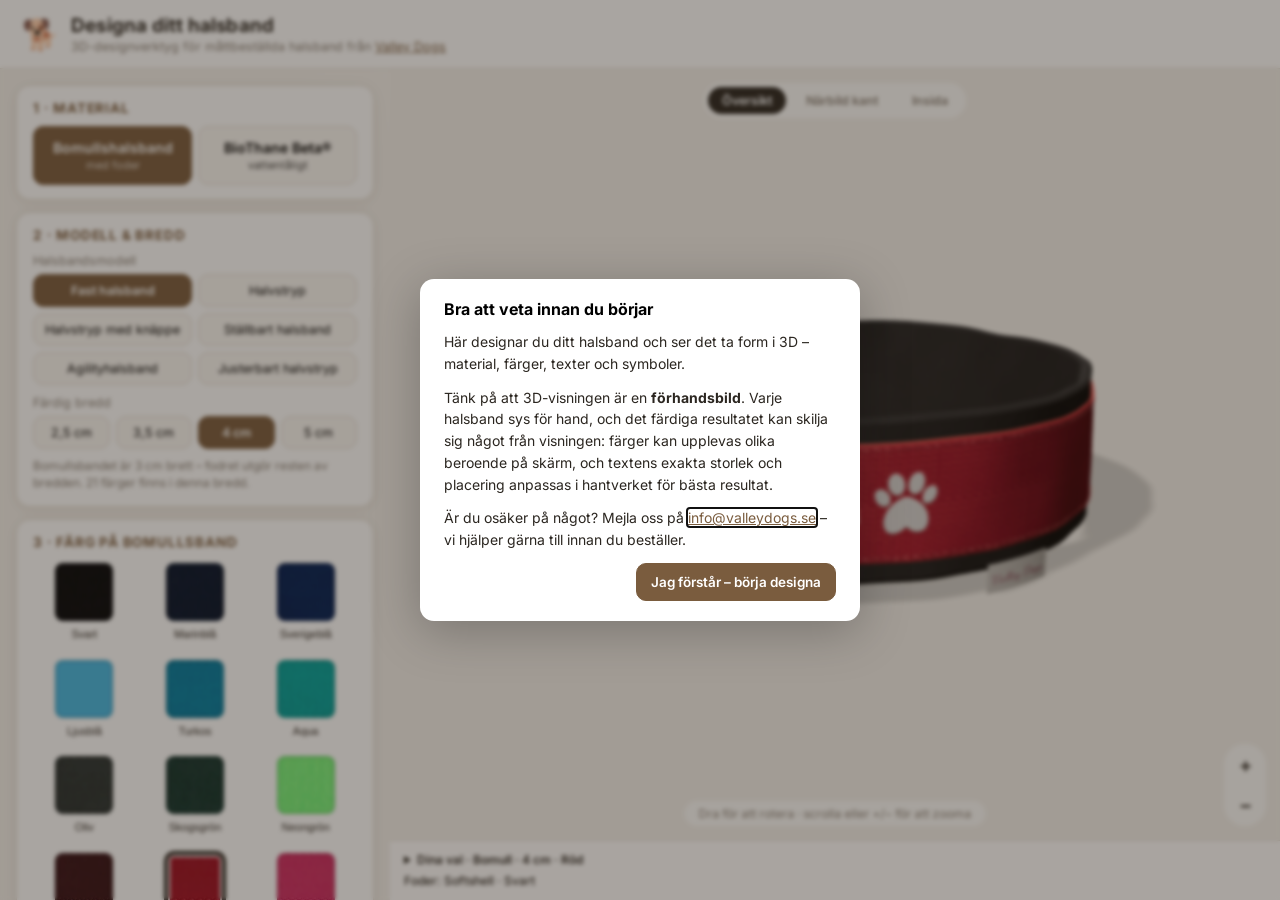
==== commit eb9232c9: "Visa slutna halsband för alla modeller och bevara storleksval" ====
--- a/index.html
+++ b/index.html
@@ -185,7 +185,7 @@
       <h2>7 · Beslag</h2>
       <div class="swatches metal" id="hwSwatches"></div>
       <p class="note" id="buckleNote"></p>
-      <p class="note">Beslaget ingår i beställningen. 3D-vyn visar själva halsbandet.</p>
+      <p class="note">Alla modeller visas som ett helt halsband utan beslag i 3D. Förhandsvisningen visar material, färger, text och symboler. Vald modell och beslag gäller för beställningen.</p>
     </section>
 
     <section class="card">
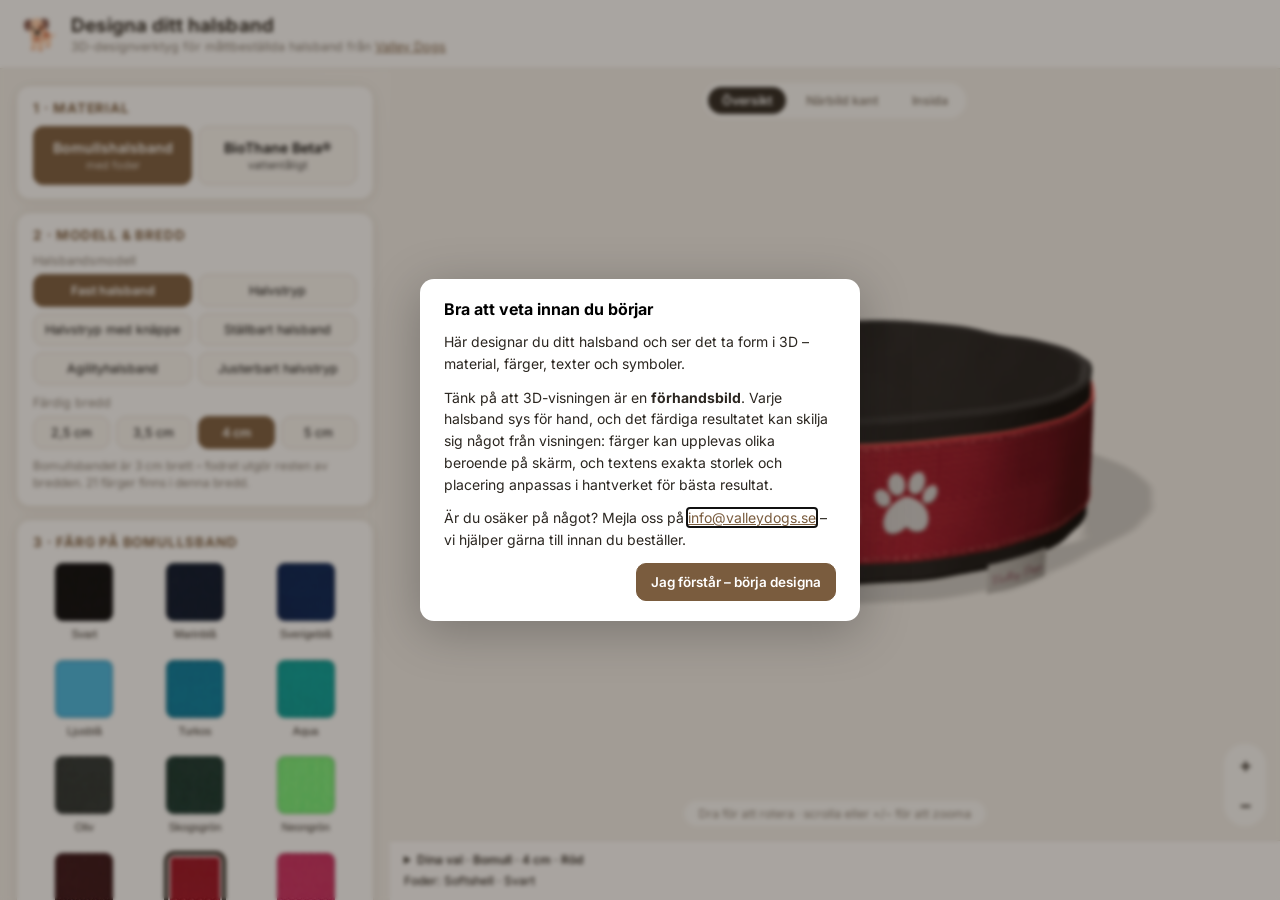
==== commit 76ca5e98: "Symbolfärg väljs per symbol, som textfärg Symbolerna hade en gemensam färg i en rullista ("Samma som" ====
--- a/index.html
+++ b/index.html
@@ -147,8 +147,11 @@
           <label>Symbol</label>
           <div class="symgrid" id="symbolGrid"></div>
           <button type="button" class="btn ghost" id="symbolLibraryBtn">Sök fler symboler · Iconify</button>
-          <label>Färg på symbol</label>
-          <div id="symbolColorSelect"></div>
+          <div id="symbolColorBlock">
+            <label>Symbolfärg</label>
+            <p class="note" id="symbolColorNote"></p>
+            <div class="swatches" id="colorSwS"></div>
+          </div>
           <p class="note" id="flagNote" style="display:none">Flaggor sys alltid i sina riktiga färger.</p>
         </div>
 
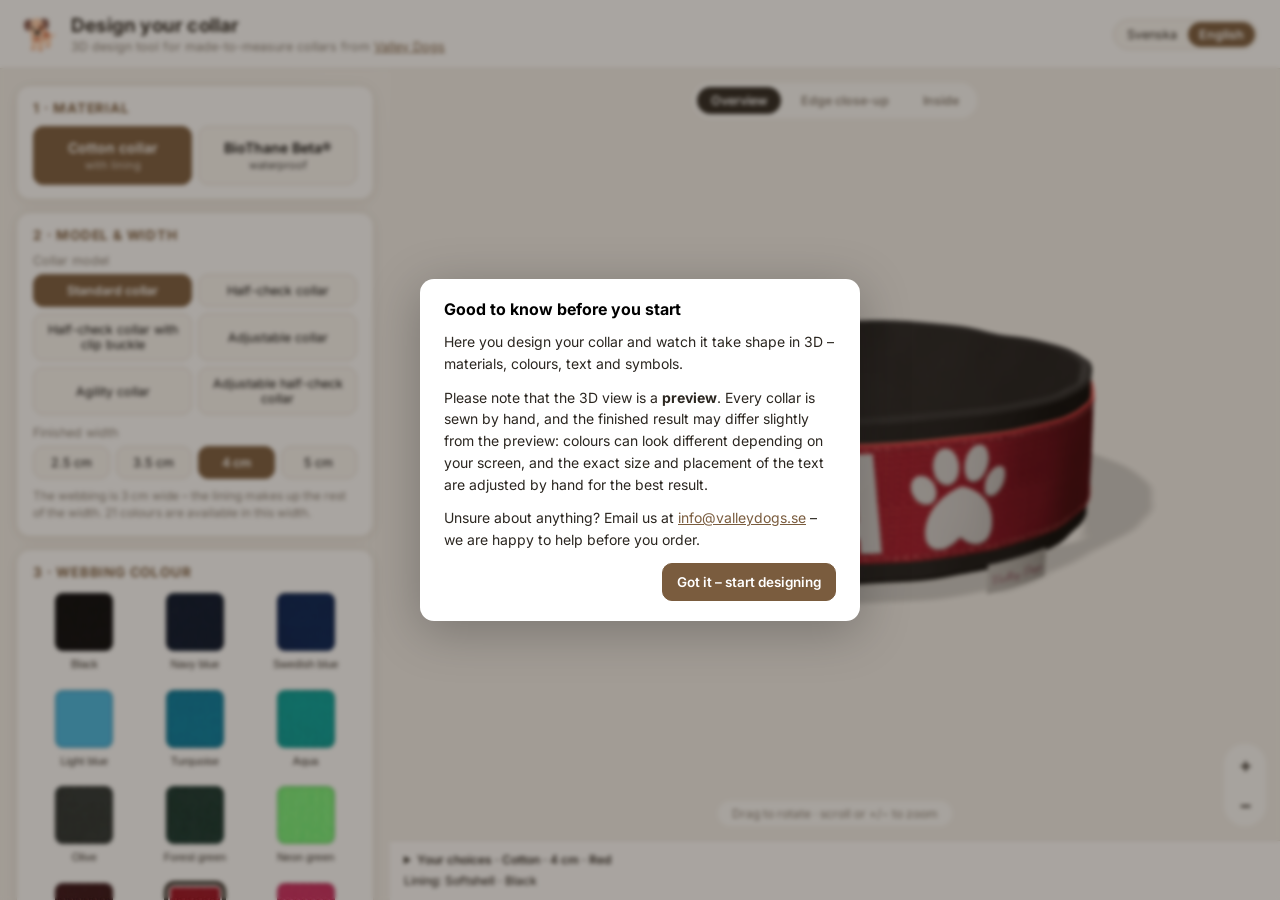
==== commit 65d764e9: "Engelsk version: språkval svenska/engelska med automatisk detektering Språket väljs via ?lang=, spar" ====
--- a/index.html
+++ b/index.html
@@ -18,11 +18,15 @@
   <div class="brand">
     <span class="logo">🐕</span>
     <div>
-      <h1>Designa ditt halsband</h1>
-      <p>3D-designverktyg för måttbeställda halsband från <a href="https://www.valleydogs.se" target="_blank" rel="noopener">Valley Dogs</a></p>
+      <h1 data-i18n="top.h1">Designa ditt halsband</h1>
+      <p data-i18n-html="top.sub">3D-designverktyg för måttbeställda halsband från <a href="https://www.valleydogs.se" target="_blank" rel="noopener">Valley Dogs</a></p>
     </div>
   </div>
   <div class="top-actions">
+    <div class="lang-switch" role="group" aria-label="Språk" data-i18n-attr="aria-label:lang.aria">
+      <button type="button" class="lang-btn" data-lang="sv" lang="sv">Svenska</button>
+      <button type="button" class="lang-btn" data-lang="en" lang="en">English</button>
+    </div>
     <button id="showOrderBtn" class="btn primary admin-only">Visa beställning</button>
   </div>
 </header>
@@ -33,187 +37,187 @@
   <aside class="panel">
 
     <section class="card">
-      <h2>1 · Material</h2>
+      <h2 data-i18n="s1.h">1 · Material</h2>
       <div class="seg-row">
-        <button type="button" class="seg big" data-family="cotton">Bomullshalsband<small>med foder</small></button>
-        <button type="button" class="seg big" data-family="biothane">BioThane Beta®<small>vattentåligt</small></button>
+        <button type="button" class="seg big" data-family="cotton" data-i18n-html="fam.cotton">Bomullshalsband<small>med foder</small></button>
+        <button type="button" class="seg big" data-family="biothane" data-i18n-html="fam.bio">BioThane Beta®<small>vattentåligt</small></button>
       </div>
     </section>
 
     <!-- Bomull -->
     <div id="cottonOpts">
       <section class="card">
-        <h2>2 · Modell &amp; bredd</h2>
-        <label>Halsbandsmodell</label>
+        <h2 data-i18n="s2.h">2 · Modell &amp; bredd</h2>
+        <label data-i18n="lbl.model">Halsbandsmodell</label>
         <div class="seg-row wrap" id="modelSeg"></div>
-        <label>Färdig bredd</label>
+        <label data-i18n="lbl.finishedWidth">Färdig bredd</label>
         <div class="seg-row" id="widthSeg"></div>
         <p class="note" id="bandWidthNote"></p>
       </section>
 
       <section class="card">
-        <h2>3 · Färg på bomullsband</h2>
+        <h2 data-i18n="s3.cotton">3 · Färg på bomullsband</h2>
         <div class="swatches" id="webbingSwatches"></div>
       </section>
 
       <section class="card">
-        <h2>4 · Foder</h2>
+        <h2 data-i18n="s4.h">4 · Foder</h2>
         <div class="seg-row wrap" id="liningGroupSeg"></div>
         <div class="swatches lining" id="liningSwatches"></div>
         <div class="row chip-row">
           <span class="chip" id="liningChip"></span>
           <span class="note" id="liningName"></span>
         </div>
-        <p class="note ok" id="leatherNote" style="display:none">Äkta läder: +120 kr</p>
-        <p class="note">Fodret syns som kanten över och under bomullsbandet samt på insidan.</p>
+        <p class="note ok" id="leatherNote" style="display:none" data-i18n="note.leather">Äkta läder: +120 kr</p>
+        <p class="note" data-i18n="note.lining">Fodret syns som kanten över och under bomullsbandet samt på insidan.</p>
       </section>
     </div>
 
     <!-- BioThane -->
     <div id="bioOpts" style="display:none">
       <section class="card">
-        <h2>2 · Modell &amp; bredd</h2>
-        <label>Halsbandsmodell</label>
+        <h2 data-i18n="s2.h">2 · Modell &amp; bredd</h2>
+        <label data-i18n="lbl.model">Halsbandsmodell</label>
         <div class="seg-row wrap" id="bioModelSeg"></div>
-        <label>Bredd</label>
+        <label data-i18n="lbl.width">Bredd</label>
         <div class="seg-row" id="bioWidthSeg"></div>
       </section>
 
       <section class="card">
-        <h2>3 · Färg på BioThane</h2>
+        <h2 data-i18n="s3.bio">3 · Färg på BioThane</h2>
         <div class="swatches" id="bioSwatches"></div>
-        <p class="note">Neonorange och Mango är tillfälliga partier och finns endast i 25 mm.</p>
+        <p class="note" data-i18n="note.bioTemp">Neonorange och Mango är tillfälliga partier och finns endast i 25 mm.</p>
       </section>
     </div>
 
     <section class="card" id="glitterRow">
-      <h2>Helglittrigt <span class="tag">tillval</span></h2>
+      <h2 data-i18n-html="glit.h">Helglittrigt <span class="tag">tillval</span></h2>
       <label class="switch-row">
         <input type="checkbox" id="glitterToggle">
-        <span>Glitter över hela bandet</span>
+        <span data-i18n="glit.toggle">Glitter över hela bandet</span>
       </label>
       <div id="glitterColorRow" style="display:none">
-        <label>Glitterfärg</label>
+        <label data-i18n="lbl.glitterColor">Glitterfärg</label>
         <div class="swatches" id="glitterSwatches"></div>
       </div>
     </section>
 
     <section class="card">
-      <h2>5 · Storlek</h2>
-      <div id="rangeSizeRow" hidden><label>Storleksintervall</label><div id="rangeSizeSelect"></div></div>
+      <h2 data-i18n="s5.h">5 · Storlek</h2>
+      <div id="rangeSizeRow" hidden><label data-i18n="lbl.sizeRange">Storleksintervall</label><div id="rangeSizeSelect"></div></div>
       <p class="note" id="customSizeNote" hidden>Skriv önskat storleksintervall under Övrig info. Egen storlek kostar 30 kr extra.</p>
       <div id="exactSizeRow">
-      <label>Halsmått i stängt läge: <strong id="circVal">45 cm</strong></label>
+      <label><span data-i18n="size.circLabel">Halsmått i stängt läge:</span> <strong id="circVal">45 cm</strong></label>
       <input type="range" id="circ" min="25" max="70" step="1" value="45">
       </div>
       <p class="note" id="sizeTextNote" aria-live="polite"></p>
-      <p class="note">Mät en gång extra – halsbanden går inte att sy om! Se <a href="https://www.valleydogs.se/storleksguide" target="_blank" rel="noopener">storleksguiden</a>.</p>
-    </section>
-
-    <section class="card">
-      <h2>6 · Text &amp; symboler</h2>
-      <p class="note">Bygg raden fritt: lägg till text och symboler i valfri ordning (t.ex. kvist – namn – kvist). Klicka på ett element för att ändra det.</p>
+      <p class="note" data-i18n-html="note.measure">Mät en gång extra – halsbanden går inte att sy om! Se <a href="https://www.valleydogs.se/storleksguide" target="_blank" rel="noopener">storleksguiden</a>.</p>
+    </section>
+
+    <section class="card">
+      <h2 data-i18n="s6.h">6 · Text &amp; symboler</h2>
+      <p class="note" data-i18n="note.build">Bygg raden fritt: lägg till text och symboler i valfri ordning (t.ex. kvist – namn – kvist). Klicka på ett element för att ändra det.</p>
       <p class="note warn" id="designErrors" role="alert" hidden></p>
 
       <div id="rowList"></div>
 
       <div class="row" id="addBar" style="gap:6px; flex-wrap:wrap; margin-top:8px">
-        <button type="button" class="btn ghost small" id="addTextBtn">+ Text</button>
-        <button type="button" class="btn ghost small" id="addSymbolBtn">+ Symbol</button>
-        <button type="button" class="btn ghost small" id="addRowBtn">+ Rad</button>
+        <button type="button" class="btn ghost small" id="addTextBtn" data-i18n="btn.addText">+ Text</button>
+        <button type="button" class="btn ghost small" id="addSymbolBtn" data-i18n="btn.addSymbol">+ Symbol</button>
+        <button type="button" class="btn ghost small" id="addRowBtn" data-i18n="btn.addRow">+ Rad</button>
       </div>
       <p class="note" id="rowLimitNote"></p>
 
       <div id="elEditor" style="display:none">
         <div class="row" id="elBar" style="gap:6px; margin-top:6px">
-          <button type="button" class="btn ghost small" id="elMoveLeft" title="Flytta åt vänster">◀</button>
-          <button type="button" class="btn ghost small" id="elMoveRight" title="Flytta åt höger">▶</button>
-          <button type="button" class="btn ghost small" id="elRemove">Ta bort</button>
+          <button type="button" class="btn ghost small" id="elMoveLeft" title="Flytta åt vänster" data-i18n-attr="title:title.moveLeft;aria-label:title.moveLeft">◀</button>
+          <button type="button" class="btn ghost small" id="elMoveRight" title="Flytta åt höger" data-i18n-attr="title:title.moveRight;aria-label:title.moveRight">▶</button>
+          <button type="button" class="btn ghost small" id="elRemove" data-i18n="btn.remove">Ta bort</button>
         </div>
 
         <div id="elTextControls">
-          <input type="text" id="elTextInput" autocorrect="off" autocapitalize="off" spellcheck="false" placeholder="T.ex. hundens namn">
-          <label>Typsnitt</label>
+          <input type="text" id="elTextInput" autocorrect="off" autocapitalize="off" spellcheck="false" placeholder="T.ex. hundens namn" data-i18n-attr="placeholder:ph.text">
+          <label data-i18n="lbl.font">Typsnitt</label>
           <div class="fontgrid" id="fontGridT"></div>
-          <button type="button" class="btn ghost" id="fontLibraryBtn">Fler typsnitt · Google Fonts</button>
-          <p class="note" id="capsNoteT" style="display:none">Detta typsnitt finns endast med versaler.</p>
+          <button type="button" class="btn ghost" id="fontLibraryBtn" data-i18n="btn.moreFonts">Fler typsnitt · Google Fonts</button>
+          <p class="note" id="capsNoteT" style="display:none" data-i18n="note.caps">Detta typsnitt finns endast med versaler.</p>
           <p class="note" id="textLimitNote"></p>
-          <label>Textfärg</label>
+          <label data-i18n="lbl.textColor">Textfärg</label>
           <p class="note" id="textColorNote"></p>
           <div class="swatches" id="colorSwT"></div>
         </div>
 
         <div id="elSymbolControls">
-          <label>Symbol</label>
+          <label data-i18n="lbl.symbol">Symbol</label>
           <div class="symgrid" id="symbolGrid"></div>
-          <button type="button" class="btn ghost" id="symbolLibraryBtn">Sök fler symboler · Iconify</button>
+          <button type="button" class="btn ghost" id="symbolLibraryBtn" data-i18n="btn.moreSymbols">Sök fler symboler · Iconify</button>
           <div id="symbolColorBlock">
-            <label>Symbolfärg</label>
+            <label data-i18n="lbl.symbolColor">Symbolfärg</label>
             <p class="note" id="symbolColorNote"></p>
             <div class="swatches" id="colorSwS"></div>
           </div>
-          <p class="note" id="flagNote" style="display:none">Flaggor sys alltid i sina riktiga färger.</p>
+          <p class="note" id="flagNote" style="display:none" data-i18n="note.flag">Flaggor sys alltid i sina riktiga färger.</p>
         </div>
 
         <p class="note" id="ruleChanges" role="status"></p>
       </div>
 
       <div id="layoutBlock" style="display:none">
-        <label>Flera rader</label>
+        <label data-i18n="lbl.multiRows">Flera rader</label>
         <div class="seg-row" id="layoutSeg"></div>
         <div id="dubbelPosRow" style="display:none">
-          <label>Position på främre raden</label>
+          <label data-i18n="lbl.frontPos">Position på främre raden</label>
           <div class="seg-row" id="dubbelPosSeg"></div>
         </div>
       </div>
 
-      <p class="note">Specialfärger kan inte användas som skugga eller vid dubbeltext. På BioThane kan Dimmig användas ensam; övriga specialfärger är inte tillgängliga.</p>
+      <p class="note" data-i18n="note.special">Specialfärger kan inte användas som skugga eller vid dubbeltext. På BioThane kan Dimmig användas ensam; övriga specialfärger är inte tillgängliga.</p>
       <div id="shadowRow">
         <label class="switch-row">
           <input type="checkbox" id="shadowToggle">
-          <span>Skugga</span>
+          <span data-i18n="lbl.shadow">Skugga</span>
         </label>
         <div id="shadowColorRow" style="display:none">
-          <label>Skugga på</label>
+          <label data-i18n="lbl.shadowOn">Skugga på</label>
           <div class="seg-row" id="shadowScope"></div>
-          <label>Skuggfärg</label>
+          <label data-i18n="lbl.shadowColor">Skuggfärg</label>
           <div class="swatches" id="shadowSwatches"></div>
         </div>
       </div>
       <p class="note" id="noShadowNote" style="display:none">Skugga går inte att kombinera med dubbeltext.</p>
-      <p class="note">Egen symbol? Mejla den till <a href="mailto:info@valleydogs.se">info@valleydogs.se</a> och skriv det i övrig info.</p>
-    </section>
-
-    <section class="card">
-      <h2>7 · Beslag</h2>
+      <p class="note" data-i18n-html="note.customSymbol">Egen symbol? Mejla den till <a href="mailto:info@valleydogs.se">info@valleydogs.se</a> och skriv det i övrig info.</p>
+    </section>
+
+    <section class="card">
+      <h2 data-i18n="s7.h">7 · Beslag</h2>
       <div class="swatches metal" id="hwSwatches"></div>
       <p class="note" id="buckleNote"></p>
-      <p class="note">Alla modeller visas som ett helt halsband utan beslag i 3D. Förhandsvisningen visar material, färger, text och symboler. Vald modell och beslag gäller för beställningen.</p>
-    </section>
-
-    <section class="card">
-      <h2>8 · Övrig info</h2>
-      <textarea id="extraInfo" rows="3" placeholder="T.ex. dubbeltext: bakre texten i typsnitt … färg …, främre texten i typsnitt … färg …"></textarea>
+      <p class="note" data-i18n="note.preview3d">Alla modeller visas som ett helt halsband utan beslag i 3D. Förhandsvisningen visar material, färger, text och symboler. Vald modell och beslag gäller för beställningen.</p>
+    </section>
+
+    <section class="card">
+      <h2 data-i18n="s8.h">8 · Övrig info</h2>
+      <textarea id="extraInfo" rows="3" data-i18n-attr="placeholder:ph.extra" placeholder="T.ex. dubbeltext: bakre texten i typsnitt … färg …, främre texten i typsnitt … färg …"></textarea>
     </section>
 
     <!-- Sammanfattning -->
     <div class="summary card">
-      <h2>Ditt halsband</h2>
+      <h2 data-i18n="sum.h">Ditt halsband</h2>
       <table class="pricetable">
         <tbody id="priceRows"></tbody>
         <tfoot>
-          <tr><td>Totalt</td><td class="pr" id="priceTotal">–</td></tr>
+          <tr><td data-i18n="sum.total">Totalt</td><td class="pr" id="priceTotal">–</td></tr>
         </tfoot>
       </table>
-      <button class="btn cart" id="cartBtn">🛒 Lägg i varukorgen</button>
-      <button class="btn" id="shareBtn">💾 Spara designen</button>
-      <a class="btn ghost" id="productLink" href="#" target="_blank" rel="noopener">Öppna produktsidan hos Valley Dogs ↗</a>
-      <p class="note">Lägg halsbandet i varukorgen och slutför köpet hos Valley Dogs.
+      <button class="btn cart" id="cartBtn" data-i18n="btn.cart">🛒 Lägg i varukorgen</button>
+      <button class="btn" id="shareBtn" data-i18n="btn.share">💾 Spara designen</button>
+      <a class="btn ghost" id="productLink" href="#" target="_blank" rel="noopener" data-i18n="btn.product">Öppna produktsidan hos Valley Dogs ↗</a>
+      <p class="note" data-i18n="note.cart">Lägg halsbandet i varukorgen och slutför köpet hos Valley Dogs.
         "Spara designen" kopierar en länk till just den här designen – spara den om du vill
         fortsätta senare eller dela den.</p>
       <button class="btn primary admin-only" id="copyBtn">Kopiera beställningstext</button>
       <button class="btn admin-only" id="mailBtn">Mejla beställningen</button>
-      <button class="btn" id="snapshotBtn">Ladda ner bild (PNG)</button>
+      <button class="btn" id="snapshotBtn" data-i18n="btn.snapshot">Ladda ner bild (PNG)</button>
       <button class="btn admin-only" id="svgBtn">Exportera SVG för skärning</button>
       <button class="btn admin-only" id="dxfBtn">Exportera DXF (Silhouette gratis)</button>
       <p class="note admin-only">Leverantörsvy: klistra in beställningstexten, mejla den, eller
@@ -223,19 +227,19 @@
   </aside>
 
   <!-- Mitten: 3D -->
-  <section class="stage" aria-label="Förhandsvisning av halsbandet">
+  <section class="stage" aria-label="Förhandsvisning av halsbandet" data-i18n-attr="aria-label:aria.stage">
     <div class="preview-scene">
     <canvas id="c3d"></canvas>
     <div class="view-btns" id="viewBtns">
-      <button type="button" class="view-btn sel" aria-pressed="true" data-view="oversikt">Översikt</button>
-      <button type="button" class="view-btn" aria-pressed="false" data-view="kant">Närbild kant</button>
-      <button type="button" class="view-btn" aria-pressed="false" data-view="insida">Insida</button>
+      <button type="button" class="view-btn sel" aria-pressed="true" data-view="oversikt" data-i18n="view.overview">Översikt</button>
+      <button type="button" class="view-btn" aria-pressed="false" data-view="kant" data-i18n="view.edge">Närbild kant</button>
+      <button type="button" class="view-btn" aria-pressed="false" data-view="insida" data-i18n="view.inside">Insida</button>
     </div>
     <div class="zoom-btns" id="zoomBtns">
-      <button type="button" class="zoom-btn" id="zoomIn" title="Zooma in" aria-label="Zooma in">+</button>
-      <button type="button" class="zoom-btn" id="zoomOut" title="Zooma ut" aria-label="Zooma ut">−</button>
-    </div>
-    <div class="stage-hint">Dra för att rotera · scrolla eller +/− för att zooma</div>
+      <button type="button" class="zoom-btn" id="zoomIn" title="Zooma in" aria-label="Zooma in" data-i18n-attr="title:zoom.in;aria-label:zoom.in">+</button>
+      <button type="button" class="zoom-btn" id="zoomOut" title="Zooma ut" aria-label="Zooma ut" data-i18n-attr="title:zoom.out;aria-label:zoom.out">−</button>
+    </div>
+    <div class="stage-hint" data-i18n="hint.stage">Dra för att rotera · scrolla eller +/− för att zooma</div>
 
     </div>
     <details class="selection-legend" id="selectionLegend">
@@ -247,24 +251,24 @@
 </main>
 
 <dialog id="infoDialog">
-  <h2>Bra att veta innan du börjar</h2>
-  <p class="info-text">
+  <h2 data-i18n="info.h">Bra att veta innan du börjar</h2>
+  <p class="info-text" data-i18n-html="info.p1">
     Här designar du ditt halsband och ser det ta form i 3D – material, färger,
     texter och symboler.
   </p>
-  <p class="info-text">
+  <p class="info-text" data-i18n-html="info.p2">
     Tänk på att 3D-visningen är en <strong>förhandsbild</strong>. Varje halsband
     sys för hand, och det färdiga resultatet kan skilja sig något från visningen:
     färger kan upplevas olika beroende på skärm, och textens exakta storlek och
     placering anpassas i hantverket för bästa resultat.
   </p>
-  <p class="info-text">
+  <p class="info-text" data-i18n-html="info.p3">
     Är du osäker på något? Mejla oss på
     <a href="mailto:info@valleydogs.se">info@valleydogs.se</a> – vi hjälper
     gärna till innan du beställer.
   </p>
   <div class="row end">
-    <button class="btn primary" id="infoDialogOk">Jag förstår – börja designa</button>
+    <button class="btn primary" id="infoDialogOk" data-i18n="info.ok">Jag förstår – börja designa</button>
   </div>
 </dialog>
 
--- a/css/style.css
+++ b/css/style.css
@@ -357,6 +357,12 @@
 body.supplier .top-actions .admin-only { display: inline-block; }
 .seg.add { flex: 0 0 auto; font-weight: 700; }
 .top-actions .btn { width: auto; }
+.top-actions { display: flex; align-items: center; gap: 10px; flex-wrap: wrap; justify-content: flex-end; }
+/* språkväljare: svenska / engelska */
+.lang-switch { display: inline-flex; border: 1.5px solid var(--line); border-radius: 999px; padding: 2px; background: #faf8f4; }
+.lang-btn { border: 0; background: transparent; font: inherit; font-size: 12.5px; padding: 5px 11px; border-radius: 999px; cursor: pointer; color: var(--ink); }
+.lang-btn:hover { color: var(--accent); }
+.lang-btn.sel { background: var(--accent); color: var(--accent-ink); font-weight: 600; }
 
 /* ---------- dialog ---------- */
 dialog {
